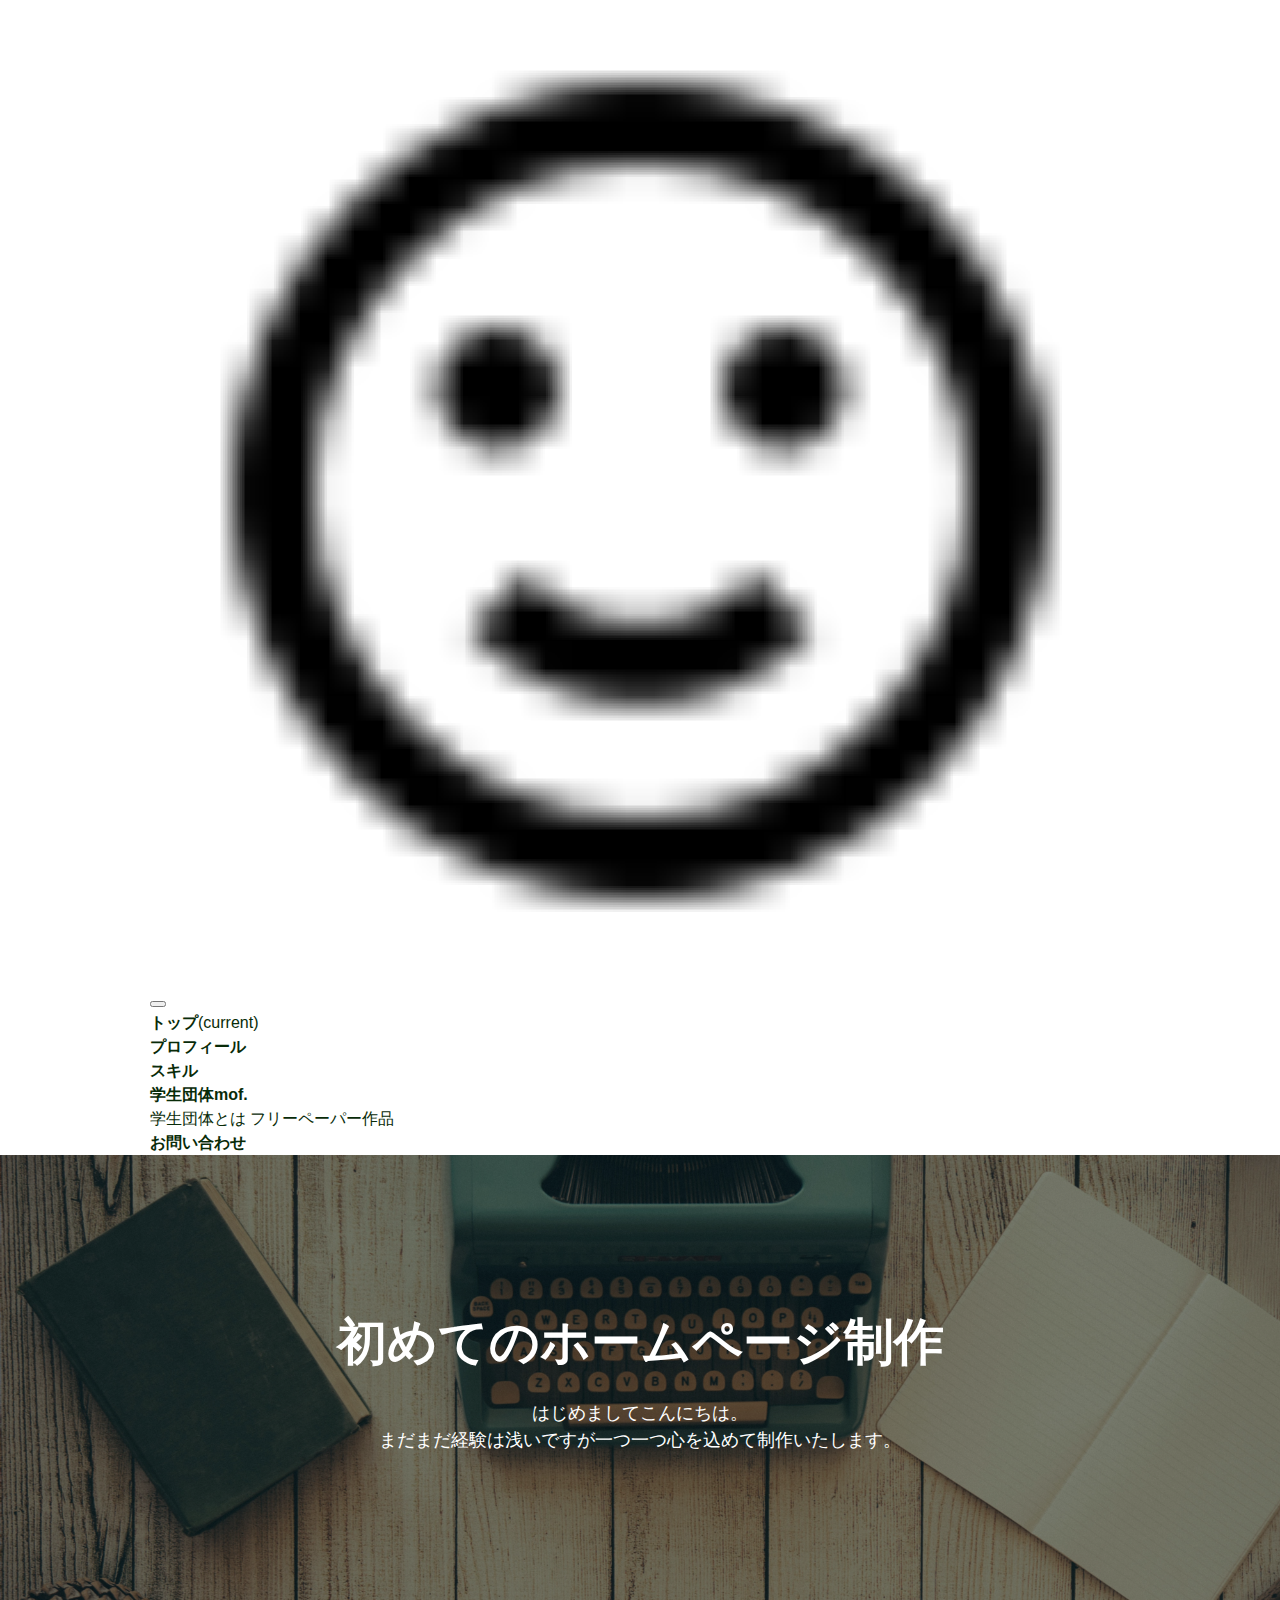
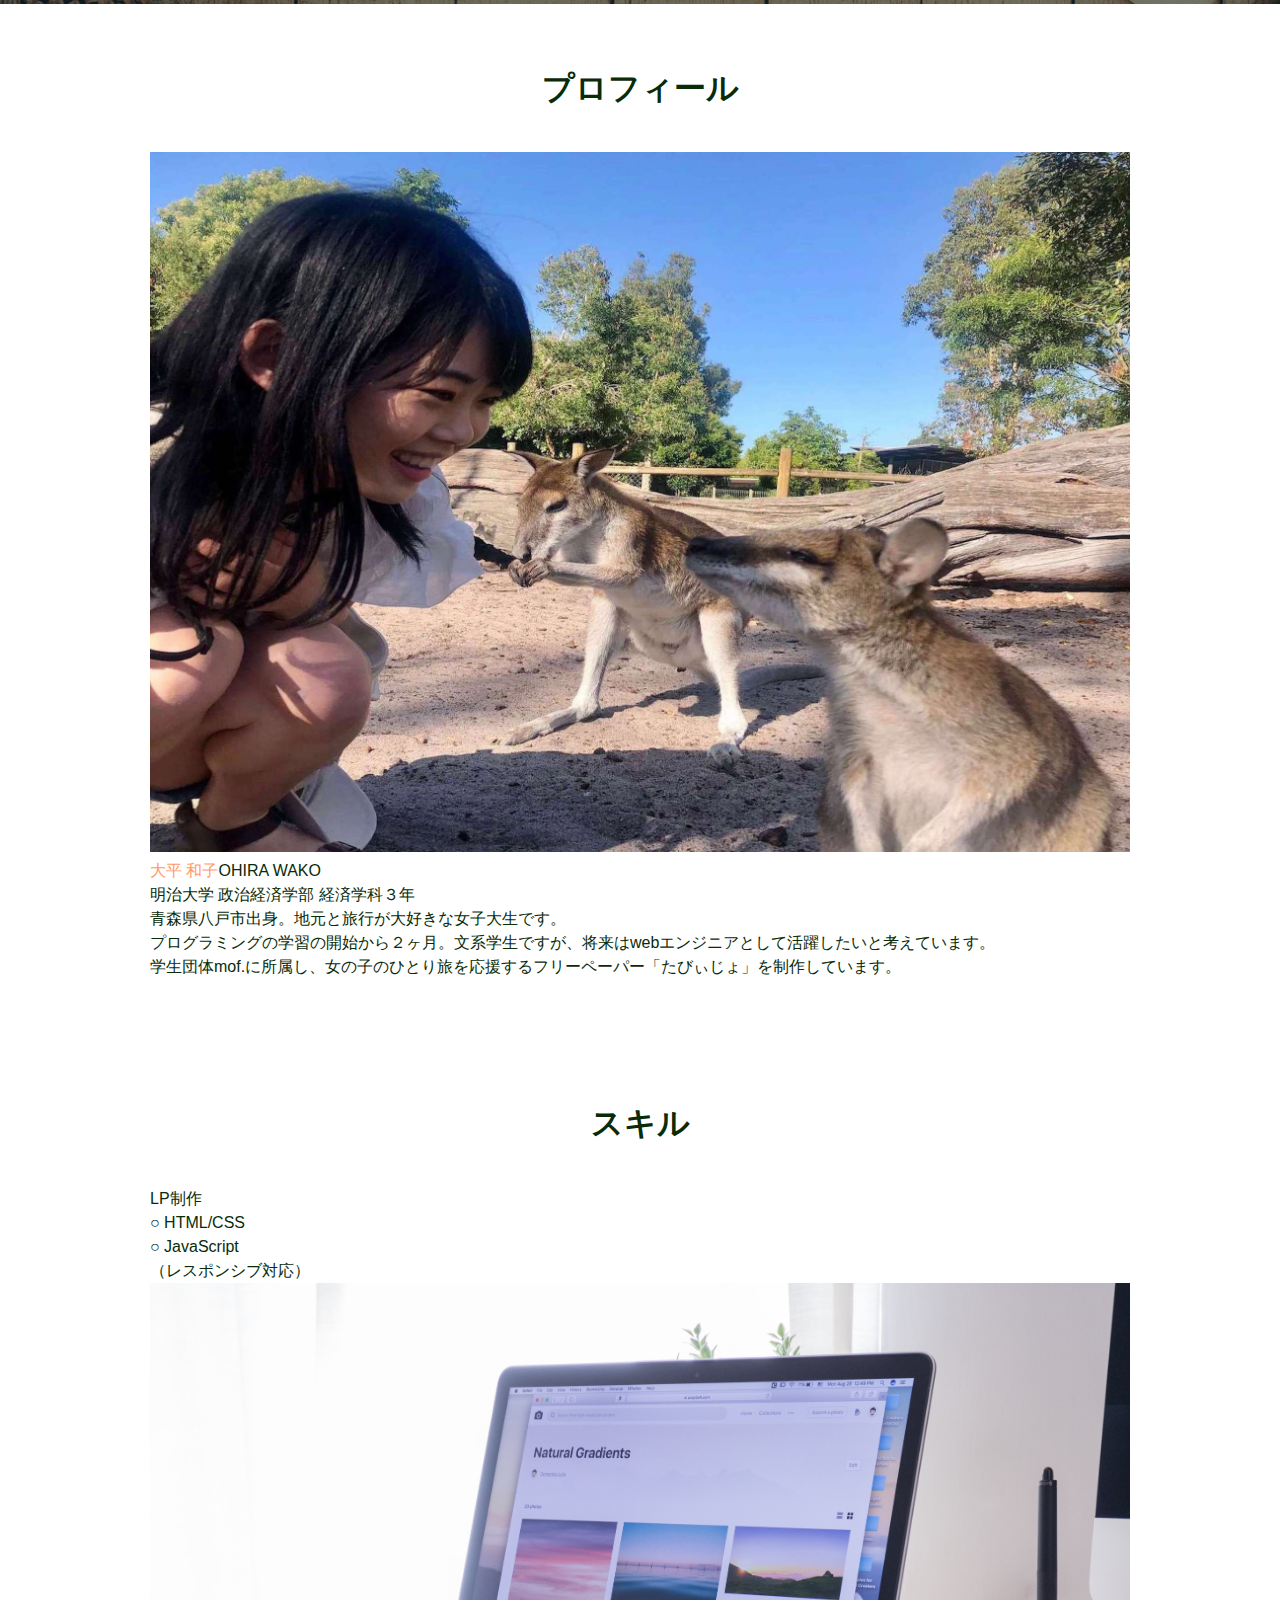
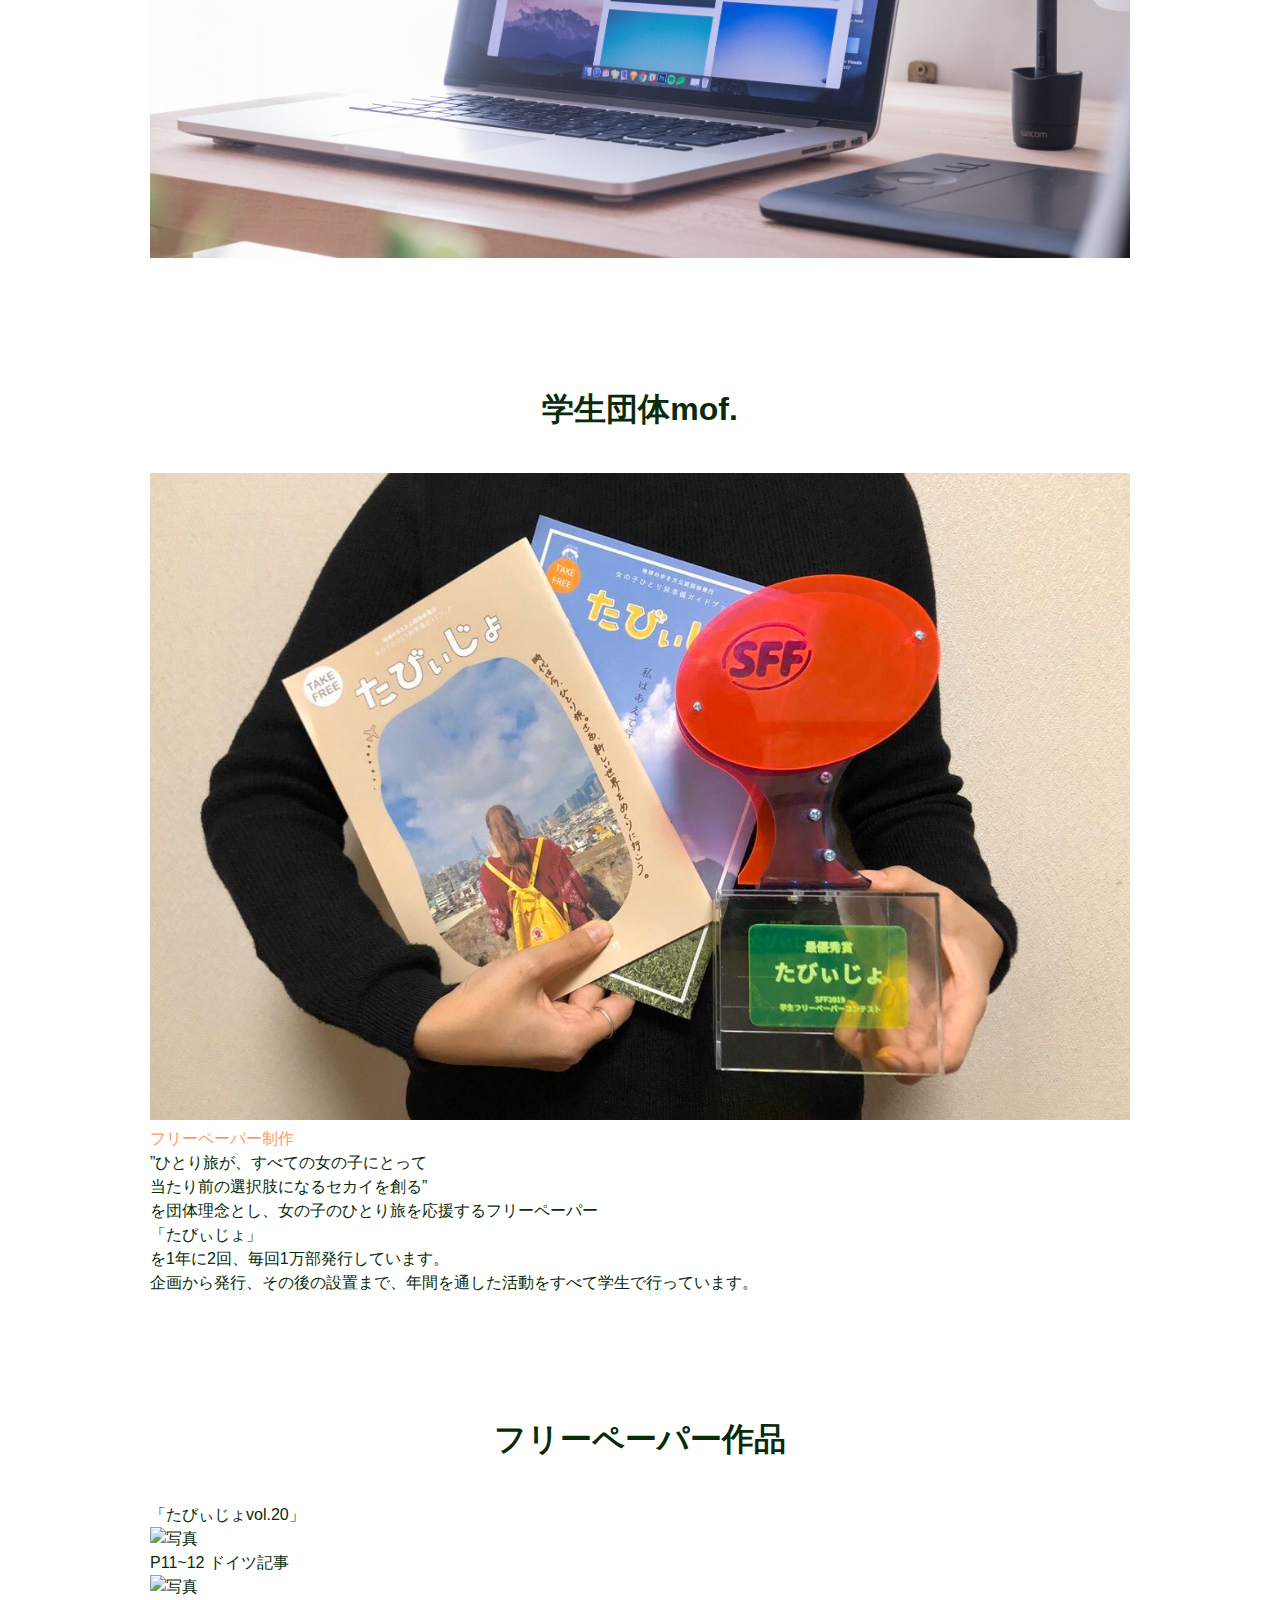
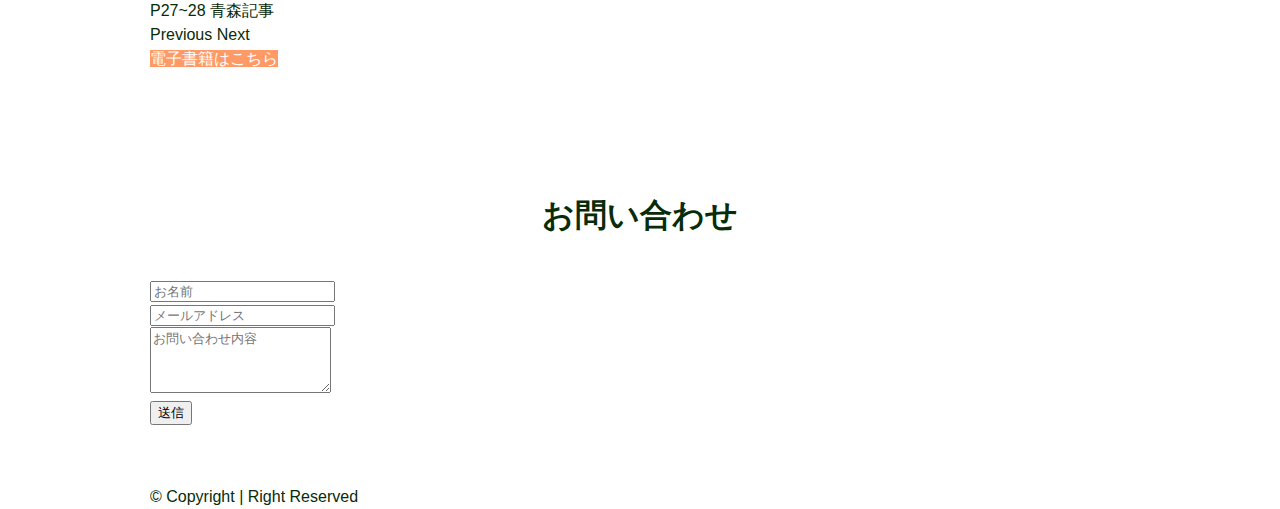
==== index.html @ 1c39c701 "initial commit." ====
<!doctype html>
<html lang="ja">
  <head>
    <!-- Required meta tags -->
    <meta charset="utf-8">
    <!--<meta name="viewport" content="width=device-width, initial-scale=1, shrink-to-fit=no">-->
    <meta name="viewport" content="width=device-width">

    <!-- Bootstrap CSS -->
    <link rel="stylesheet" href="https://stackpath.bootstrapcdn.com/bootstrap/4.5.0/css/bootstrap.min.css" integrity="sha384-9aIt2nRpC12Uk9gS9baDl411NQApFmC26EwAOH8WgZl5MYYxFfc+NcPb1dKGj7Sk" crossorigin="anonymous">
    <link rel="stylesheet" href="./css/reset.css">
    <link rel="stylesheet" href="./css/style.css">
    <link rel="shortcut icon" href="favicon.png" >
      
    <title>はじめましてこんにちは</title>
  </head>
  <body>
    
    <!--header-->
    <header>
      <div class="container">
        <nav class="navbar navbar-expand-lg navbar-light">
          <img class="header-image w-auto" src="favicon.png" alt="写真">
          <button class="navbar-toggler" type="button" data-toggle="collapse" data-target="#navbarNavDropdown" aria-controls="navbarNavDropdown" aria-expanded="false" aria-label="Toggle navigation">
            <span class="navbar-toggler-icon"></span>
          </button>
          <div class="collapse navbar-collapse " id="navbarNavDropdown">
            <ul class="navbar-nav ml-auto">
              <li class="nav-item active "><a class="nav-link" href="#top">トップ<span class="sr-only">(current)</span></a></li>
              <li class="nav-item active"><a class="nav-link" href="#profile">プロフィール</a></li>
              <li class="nav-item active"><a class="nav-link" href="#skill">スキル</a></li>
              <li class="nav-item dropdown active">
                <a class="nav-link dropdown-toggle" href="#" id="navbarDropdownMenuLink" role="button" data-toggle="dropdown" aria-haspopup="true" aria-expanded="false">
                  学生団体mof.
                </a>
                <div class="dropdown-menu" aria-labelledby="navbarDropdownMenuLink">
                  <a class="dropdown-item" href="#freepaper">学生団体とは</a>
                  <a class="dropdown-item" href="#works">フリーペーパー作品</a>
                </div>
              </li>
              <li class="nav-item active"><a class="nav-link" href="#contact">お問い合わせ</a></li>
            </ul>
          </div>
        </nav>
      </div>
    </header>

    <!--top-->
    <div class="top" id="top">
      <div class="container">
        <p class="top-title">初めてのホームページ制作</p>
        <p class="top-subtitle">はじめましてこんにちは。<br>まだまだ経験は浅いですが一つ一つ心を込めて制作いたします。</p>
      </div>
    </div>


    <!--profile-->
    <div class="profile section" id="profile">
      <div class="container">
        <h2 class="section-title">プロフィール</h2>
        <div class="row justify-content-center">
          <div class="col-md-6">
            <img src="./images/IMG_3627.jpg" alt="写真" class="w-100">
          </div>
          <div class="col-md-6">
            <h4 class="my-3"><span class="text-custom font-weight-bold mr-3 lead">大平 和子</span>OHIRA WAKO</h4>
            <p>明治大学 政治経済学部 経済学科３年<br>青森県八戸市出身。地元と旅行が大好きな女子大生です。<br>プログラミングの学習の開始から２ヶ月。文系学生ですが、将来はwebエンジニアとして活躍したいと考えています。<br>学生団体mof.に所属し、女の子のひとり旅を応援するフリーペーパー「たびぃじょ」を制作しています。</p>
          </div>
        </div>
      </div>
    </div>


    <!--skill-->
    <div class="skill section  bg-light" id="skill">
      <div class="container">
        <h2 class="section-title">スキル</h2>
        <div class="row justify-content-center">
          <div class="my-skills col-md-6">
            <h4 class="text-center lead">LP制作</h4>
            <div class="my-5">
              <p class="text-muted text-center mb-2">○ HTML/CSS</p>
              <p class="text-muted text-center mb-2">○ JavaScript</p>
              <p class="text-muted text-center">（レスポンシブ対応）</p>
            </div>
          </div>
          <div class="col-md-6">
            <img src="./images/img.999.jpg" alt="写真" class="w-100">
          </div>
        </div>
      </div>  
    </div>


    <!--freepaper-->
    <div class="freepaper section" id="freepaper">
      <div class="container">
        <h2 class="section-title">学生団体mof.</h2>
        <div class="row justify-content-center">
          <div class="col-md-6">
            <img src="./images/IMG_0937 (1).jpg" alt="写真" class="w-100">
          </div>
          <div class="col-md-6">
            <h4 class="my-3 text-custom font-weight-bold lead">フリーペーパー制作</h4>
            <h5 class="text-center mt-3">”ひとり旅が、すべての女の子にとって<br>当たり前の選択肢になるセカイを創る”</h5>
            <p class="text-muted mx-auto section-subtitle mt-3 text-center">を団体理念とし、女の子のひとり旅を応援するフリーペーパー</p>
              <h4 class="text-center mt-3 font-weight-bold lead">「たびぃじょ」</h4>
              <p class="text-muted mx-auto section-subtitle mt-3 text-center">を1年に2回、毎回1万部発行しています。<br>企画から発行、その後の設置まで、年間を通した活動をすべて学生で行っています。
            </p>
          </div>
        </div>
      </div>
    </div>


    <!--works-->
    <div class="works section bg-light" id="works">
      <div class="container">
        <h2 class="section-title">フリーペーパー作品</h2>
        <p class="text-center lead freepaper-title">「たびぃじょvol.20」</p>
        <div id="carouselExampleCaptions" class="carousel slide p-4" data-ride="carousel">
          <ol class="carousel-indicators">
            <li data-target="#carouselExampleCaptions" data-slide-to="0" class="active"></li>
            <li data-target="#carouselExampleCaptions" data-slide-to="1"></li>
          </ol>
          <div class="carousel-inner">
            <div class="carousel-item active">
              <img src="./images/paper1.png" class="d-block w-100" alt="写真">
              <h5 class="carousel-caption d-none d-md-block text-dark">P11~12 ドイツ記事</h5>
            </div>
            <div class="carousel-item">
              <img src="./images/paper2.png" class="d-block w-100" alt="写真">
              <h5 class="carousel-caption d-none d-md-block bg-white text-dark">P27~28 青森記事</h5>
            </div>
          </div>
          <a class="carousel-control-prev" href="#carouselExampleCaptions" role="button" data-slide="prev">
            <span class="carousel-control-prev-icon" aria-hidden="true"></span>
            <span class="sr-only">Previous</span>
          </a>
          <a class="carousel-control-next" href="#carouselExampleCaptions" role="button" data-slide="next">
            <span class="carousel-control-next-icon" aria-hidden="true"></span>
            <span class="sr-only">Next</span>
          </a>
        </div>
        <div class="text-right">
          <a class="btn btn-work btn-lg" href="https://info69355.wixsite.com/tabiijyo/digital-tabiijyo" >電子書籍はこちら</a>
        </div>
      </div>
    </div>

    <!--contact-->
    <div class="contact section" id="contact">
      <div class="container">
        <h2 class="section-title">お問い合わせ</h2>
        <form action="">
          <div class="row">
            <div class="col-lg-6">
                <div class="form-group mt-2">
                    <input name="name" id="name" type="text" class="form-control" placeholder="お名前" >
                </div>
            </div>
            <div class="col-lg-6">
                <div class="form-group mt-2">
                    <input name="email" id="email" type="email" class="form-control" placeholder="メールアドレス" >
                </div>
            </div>                                
          </div>
          <div class="row">
            <div class="col-lg-12">
                <div class="form-group mt-2">
                    <textarea name="comments" id="comments" rows="4" class="form-control" placeholder="お問い合わせ内容"></textarea>
                </div>
            </div>
          </div>
          <div class="text-center">
            <button type="button" class="btn btn-outline-success btn-lg">送信</button>
          </div>
        </form>
      </div>  
    </div>

    <!--footer-->
    <footer class="py-5 bg-dark">
      <div class="container">
        <p class="text-white text-right fz-3"> © Copyright | Right Reserved</p>
      </div>
    </footer>


    <!-- Optional JavaScript -->
    <!-- jQuery first, then Popper.js, then Bootstrap JS -->
    <script src="https://code.jquery.com/jquery-3.5.1.slim.min.js" integrity="sha384-DfXdz2htPH0lsSSs5nCTpuj/zy4C+OGpamoFVy38MVBnE+IbbVYUew+OrCXaRkfj" crossorigin="anonymous"></script>
    <script src="https://cdn.jsdelivr.net/npm/popper.js@1.16.0/dist/umd/popper.min.js" integrity="sha384-Q6E9RHvbIyZFJoft+2mJbHaEWldlvI9IOYy5n3zV9zzTtmI3UksdQRVvoxMfooAo" crossorigin="anonymous"></script>
    <script src="https://stackpath.bootstrapcdn.com/bootstrap/4.5.0/js/bootstrap.min.js" integrity="sha384-OgVRvuATP1z7JjHLkuOU7Xw704+h835Lr+6QL9UvYjZE3Ipu6Tp75j7Bh/kR0JKI" crossorigin="anonymous"></script>
  </body>
</html>
---- css/style.css ----
body {
  font-family: Verdana, Geneva, Tahoma, sans-serif;
  color: #082b08;
  line-height: 1.5;
}

.container {
  width: 90%;
  max-width: 980px;
  margin: auto;
}

img {
  width: 100%;
  height: auto;
}

a {
  color: #082b08;
  text-decoration: none;
}

a:hover {
  opacity: 0.7;
}

.text-custom {
  color: rgb(255, 153, 102) !important;;
}



/*=====================
共通section
=======================*/

.section {
  padding: 60px;
}

.section-title {
  font-size: 32px;
  font-weight: bold;
  text-align: center;
  margin-bottom: 40px;
}

.nav-link {
  font-weight: bold;
  margin-right: 15px;
}



/*======================
top
=======================*/

.top {
  padding: 150px;
  background: url(../images/retrosupply-jLwVAUtLOAQ-unsplash.jpg);
  text-align: center;
  background-size: cover;
  position: relative;
}

.top::after {
  content: '';
  background-color: rgba(0,0,0,.5);
  position: absolute;
  left: 0;
  right: 0;
  top: 0;
  bottom: 0;

}

.top-title {
  font-weight: bold;
  font-size: 50px;
  margin-bottom: 20px;
  color: white;
  position: relative;
  z-index: 1;
}

.top-subtitle {
  font-size: 18px;
  color: white;
  position: relative;
  z-index: 1;
}

/*======================
works
=======================*/

.carousel-caption {
  position: unset;
}

.btn-work {
  background-color: rgb(255, 153, 102) !important;;
  color: white;
}

.btn-work:hover {
  color: white;
}

/*===========================
スマホ用表示
============================*/

@media only screen and (max-width: 767px) {

p {
  font-size: 14px;
}



/*=====================
共通section表示
=======================*/
.section {
  padding:30px 15px;
  margin-top: 20px;
}

.section-title {
  font-size: 23px;
  margin-bottom: 20px;
}


/*===========================
top表示
============================*/

.top {
  padding:100px 0;
}


.top-title {
  font-size: 25px;
  margin-bottom: 50px;
}

.top-subtitle {
  font-size: 15px;
}

/*===========================
btn表示
============================*/
.btn {
  font-size: 13px;
}

/*===========================
freepaper表示
============================*/

.freepaper-title {
  font-size: 17px;
}

}
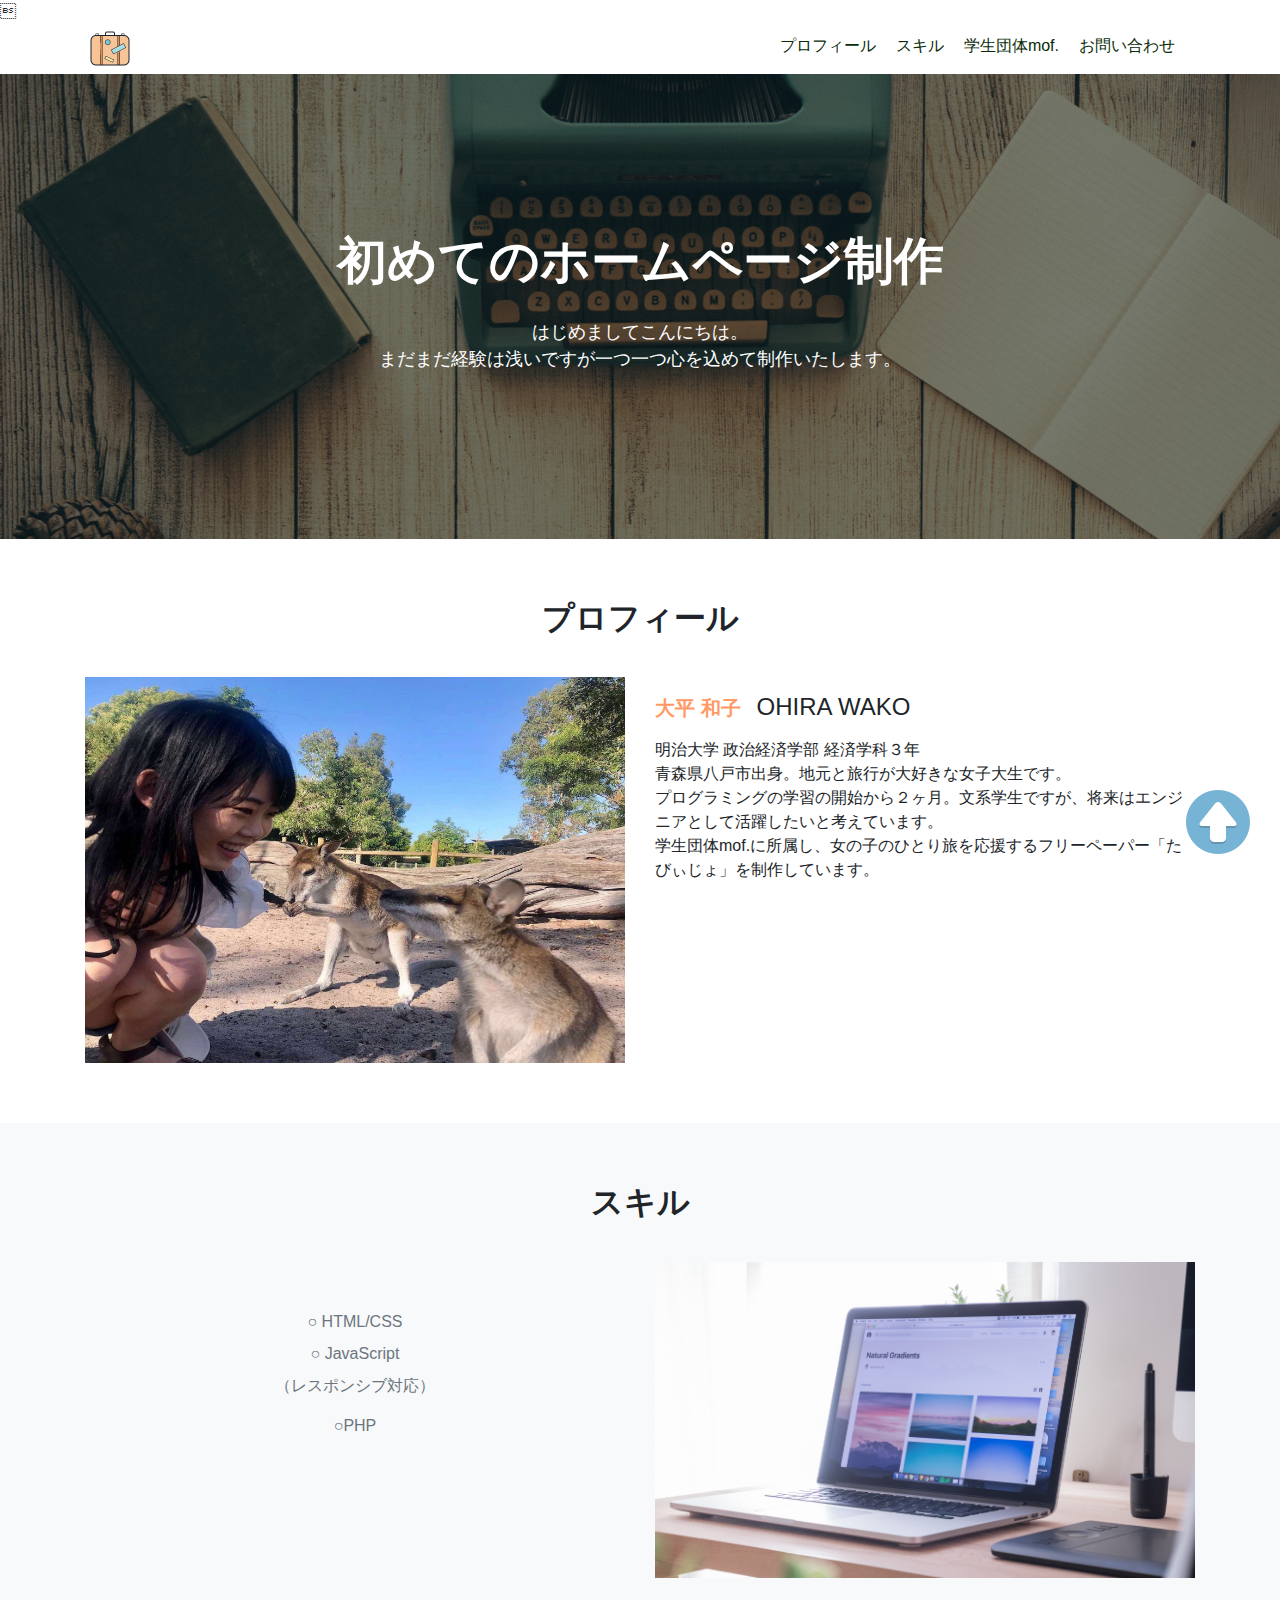
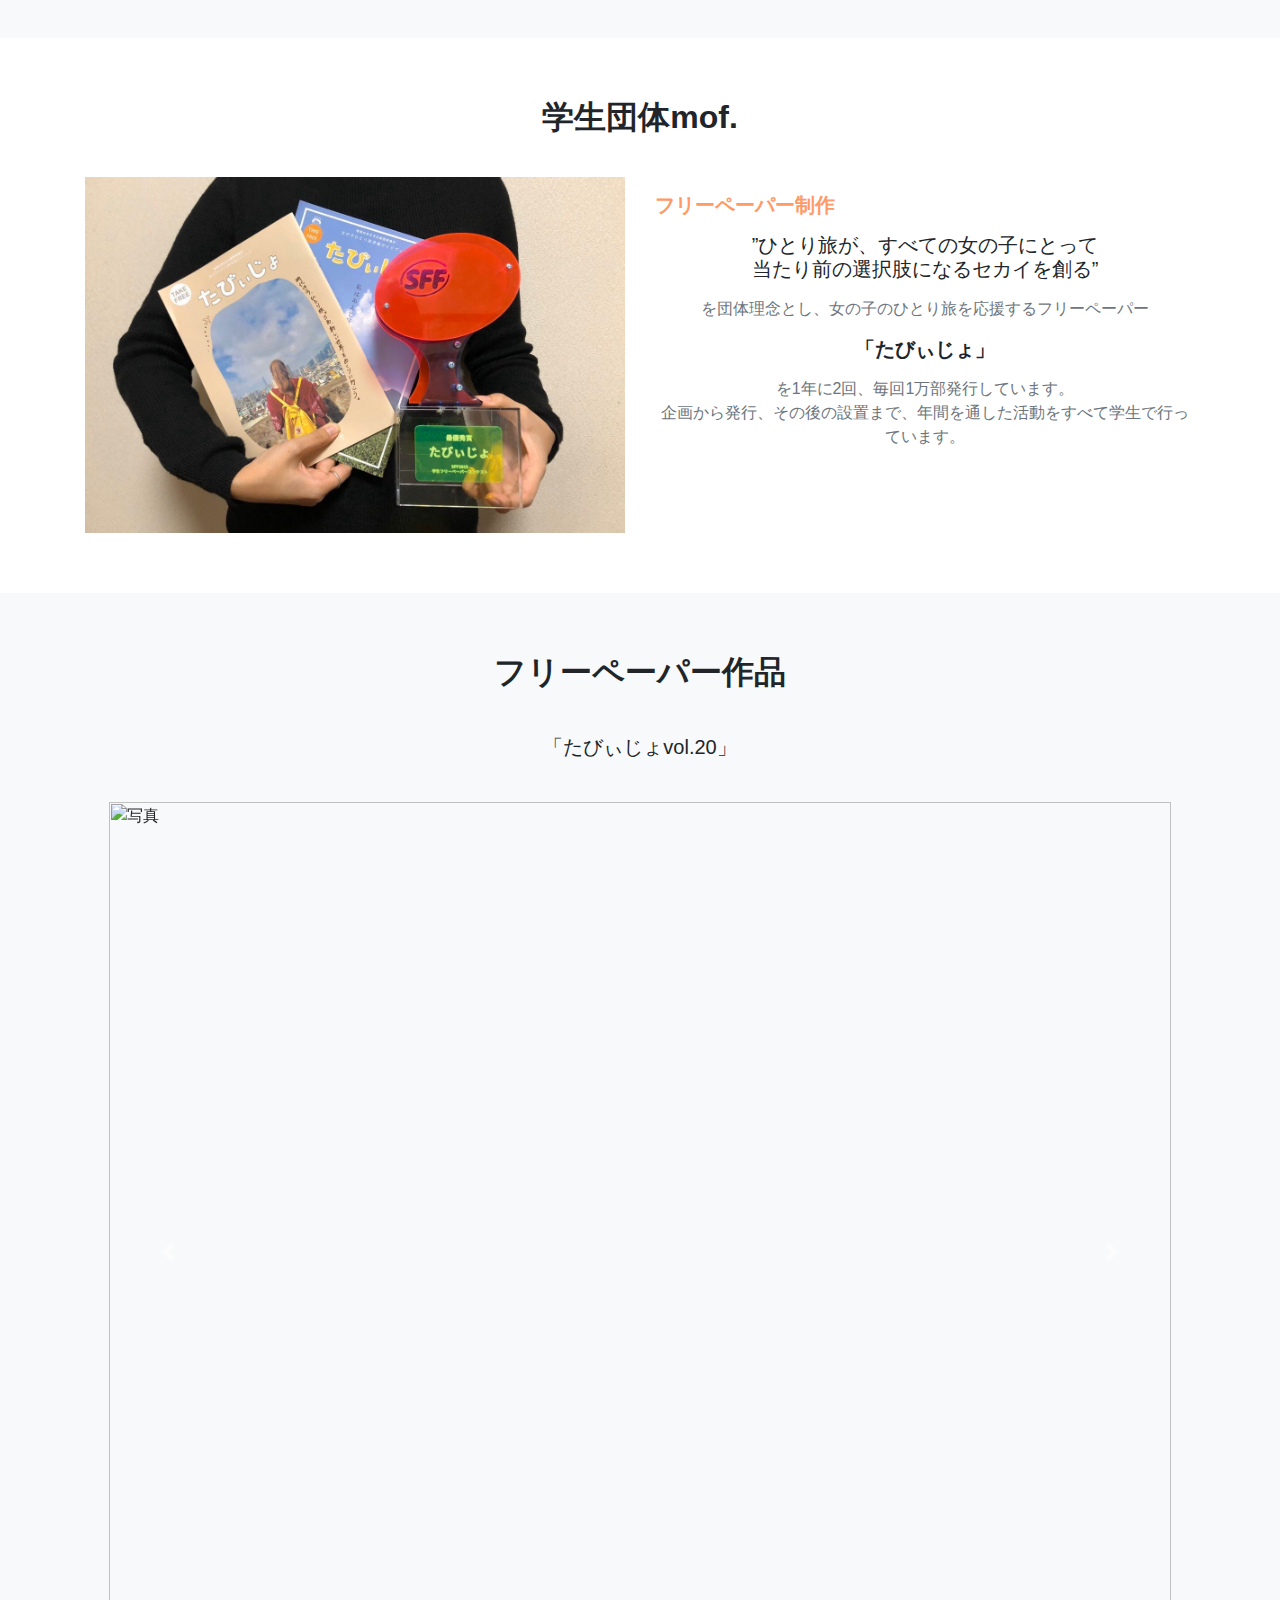
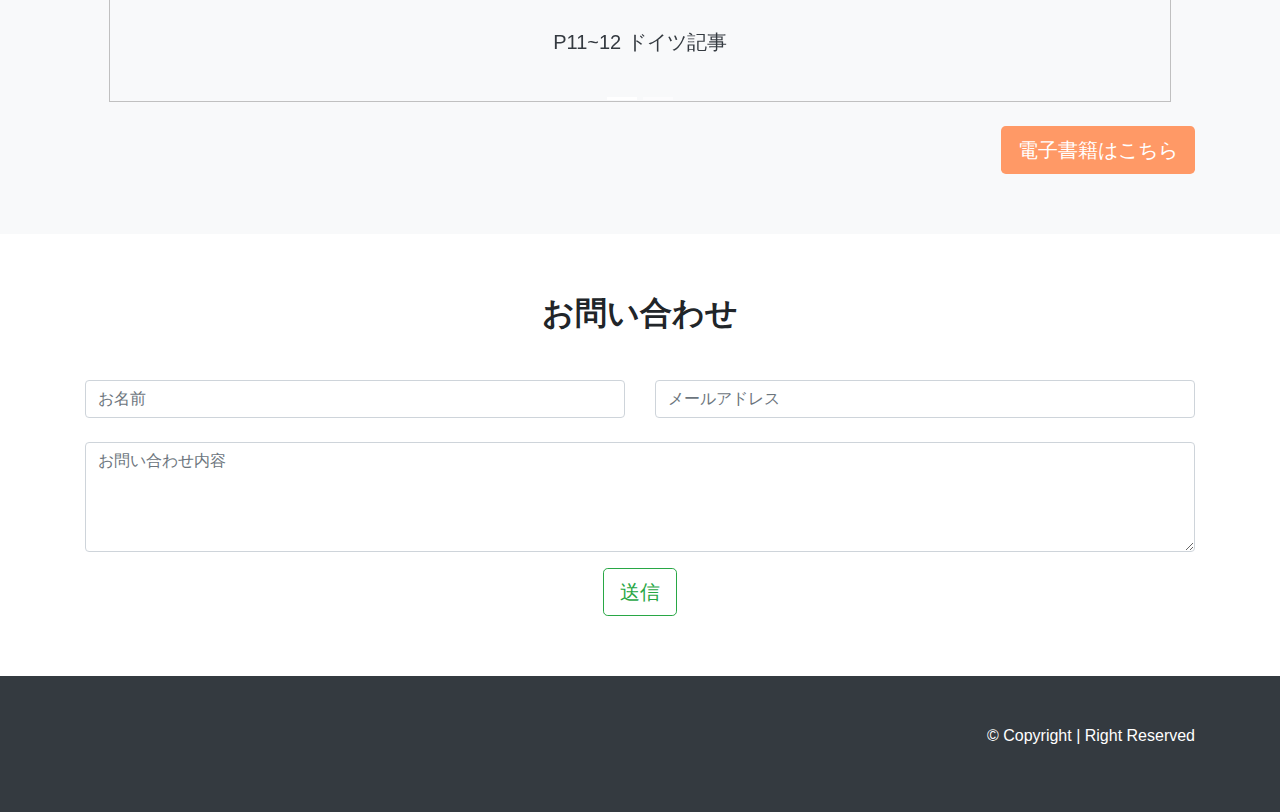
==== commit 07725837: "変更" ====
--- a/index.html
+++ b/index.html
@@ -1,52 +1,53 @@
-<!doctype html>
+<!DOCTYPE html>
 <html lang="ja">
   <head>
-    <!-- Required meta tags -->
-    <meta charset="utf-8">
-    <!--<meta name="viewport" content="width=device-width, initial-scale=1, shrink-to-fit=no">-->
-    <meta name="viewport" content="width=device-width">
-
-    <!-- Bootstrap CSS -->
-    <link rel="stylesheet" href="https://stackpath.bootstrapcdn.com/bootstrap/4.5.0/css/bootstrap.min.css" integrity="sha384-9aIt2nRpC12Uk9gS9baDl411NQApFmC26EwAOH8WgZl5MYYxFfc+NcPb1dKGj7Sk" crossorigin="anonymous">
-    <link rel="stylesheet" href="./css/reset.css">
-    <link rel="stylesheet" href="./css/style.css">
-    <link rel="shortcut icon" href="favicon.png" >
-      
-    <title>はじめましてこんにちは</title>
+    <meta charset="UTF-8">
+    <meta name="viewport" content="width=device-width, initial-scale=1.0">
+    <title>はじめまして</title>
+    <link rel="icon" href="/icon.png">
+    <link rel="stylesheet" href="css/reset.css">
+    <link rel="stylesheet" href="css/style.css">
+    <link rel="stylesheet" href="https://stackpath.bootstrapcdn.com/bootstrap/4.5.2/css/bootstrap.min.css" integrity="sha384-JcKb8q3iqJ61gNV9KGb8thSsNjpSL0n8PARn9HuZOnIxN0hoP+VmmDGMN5t9UJ0Z" crossorigin="anonymous">
+    
   </head>
-  <body>
-    
+  <body class="drawer drawer--right">
+  
     <!--header-->
     <header>
-      <div class="container">
-        <nav class="navbar navbar-expand-lg navbar-light">
-          <img class="header-image w-auto" src="favicon.png" alt="写真">
-          <button class="navbar-toggler" type="button" data-toggle="collapse" data-target="#navbarNavDropdown" aria-controls="navbarNavDropdown" aria-expanded="false" aria-label="Toggle navigation">
-            <span class="navbar-toggler-icon"></span>
-          </button>
-          <div class="collapse navbar-collapse " id="navbarNavDropdown">
-            <ul class="navbar-nav ml-auto">
-              <li class="nav-item active "><a class="nav-link" href="#top">トップ<span class="sr-only">(current)</span></a></li>
-              <li class="nav-item active"><a class="nav-link" href="#profile">プロフィール</a></li>
-              <li class="nav-item active"><a class="nav-link" href="#skill">スキル</a></li>
-              <li class="nav-item dropdown active">
-                <a class="nav-link dropdown-toggle" href="#" id="navbarDropdownMenuLink" role="button" data-toggle="dropdown" aria-haspopup="true" aria-expanded="false">
-                  学生団体mof.
-                </a>
-                <div class="dropdown-menu" aria-labelledby="navbarDropdownMenuLink">
-                  <a class="dropdown-item" href="#freepaper">学生団体とは</a>
-                  <a class="dropdown-item" href="#works">フリーペーパー作品</a>
-                </div>
-              </li>
-              <li class="nav-item active"><a class="nav-link" href="#contact">お問い合わせ</a></li>
-            </ul>
-          </div>
-        </nav>
-      </div>
+          <div class="container clearfix">
+            <div class="header-left">
+              <img src="icon.png" alt="アイコン">
+            </div>
+            <div class="header-right">
+              <ul>
+                <li class="header-list" ><a href="#profile">プロフィール</a></li>
+                <li class="header-list" ><a href="#skill">スキル</a></li>
+                <li class="header-list" ><a href="#freepaper">学生団体mof.</a></li>
+                <li class="header-list"><a href="#contact">お問い合わせ</a></li>
+              </ul>
+              <!-- ボタン -->
+              <header class="header-button" role="banner">
+                <button type="button" class="drawer-toggle drawer-hamburger py-3">
+                  <span class="sr-only">toggle navigation</span>
+                  <span class="drawer-hamburger-icon"></span>
+                </button>
+                <!-- ナビゲーションの中身 -->
+                <nav class="drawer-nav" role="navigation">
+                  <ul class="drawer-menu">
+                    <li><a class="drawer-brand" href="#">メニュー</a></li>
+                    <li><a class="drawer-menu-item" href="#profile">プロフィール</a></li>
+                    <li><a class="drawer-menu-item" href="#skill">スキル</a></li>
+                    <li><a class="drawer-menu-item" href="#freepaper">学生団体mof.</a></li>
+                    <li><a class="drawer-menu-item" href="#contact">お問い合わせ</a></li>
+                  </ul>
+                </nav>
+              </header>
+            </div>
+          </div>
     </header>
 
     <!--top-->
-    <div class="top" id="top">
+    <div class="top">
       <div class="container">
         <p class="top-title">初めてのホームページ制作</p>
         <p class="top-subtitle">はじめましてこんにちは。<br>まだまだ経験は浅いですが一つ一つ心を込めて制作いたします。</p>
@@ -64,7 +65,7 @@
           </div>
           <div class="col-md-6">
             <h4 class="my-3"><span class="text-custom font-weight-bold mr-3 lead">大平 和子</span>OHIRA WAKO</h4>
-            <p>明治大学 政治経済学部 経済学科３年<br>青森県八戸市出身。地元と旅行が大好きな女子大生です。<br>プログラミングの学習の開始から２ヶ月。文系学生ですが、将来はwebエンジニアとして活躍したいと考えています。<br>学生団体mof.に所属し、女の子のひとり旅を応援するフリーペーパー「たびぃじょ」を制作しています。</p>
+            <p>明治大学 政治経済学部 経済学科３年<br>青森県八戸市出身。地元と旅行が大好きな女子大生です。<br>プログラミングの学習の開始から２ヶ月。文系学生ですが、将来はエンジニアとして活躍したいと考えています。<br>学生団体mof.に所属し、女の子のひとり旅を応援するフリーペーパー「たびぃじょ」を制作しています。</p>
           </div>
         </div>
       </div>
@@ -77,11 +78,11 @@
         <h2 class="section-title">スキル</h2>
         <div class="row justify-content-center">
           <div class="my-skills col-md-6">
-            <h4 class="text-center lead">LP制作</h4>
             <div class="my-5">
               <p class="text-muted text-center mb-2">○ HTML/CSS</p>
               <p class="text-muted text-center mb-2">○ JavaScript</p>
               <p class="text-muted text-center">（レスポンシブ対応）</p>
+              <p class="text-muted text-center">○PHP</p>
             </div>
           </div>
           <div class="col-md-6">
@@ -186,6 +187,9 @@
       </div>
     </footer>
 
+    <!--トップページボタン-->
+    <p id="page-top"><a href="#move-page-top"><img class="clear_img" src="Circle-icons-arrow-up.svg.png" height="50" width="50" alt="ページトップボタン"></a></p>
+
 
     <!-- Optional JavaScript -->
     <!-- jQuery first, then Popper.js, then Bootstrap JS -->
@@ -193,4 +197,16 @@
     <script src="https://cdn.jsdelivr.net/npm/popper.js@1.16.0/dist/umd/popper.min.js" integrity="sha384-Q6E9RHvbIyZFJoft+2mJbHaEWldlvI9IOYy5n3zV9zzTtmI3UksdQRVvoxMfooAo" crossorigin="anonymous"></script>
     <script src="https://stackpath.bootstrapcdn.com/bootstrap/4.5.0/js/bootstrap.min.js" integrity="sha384-OgVRvuATP1z7JjHLkuOU7Xw704+h835Lr+6QL9UvYjZE3Ipu6Tp75j7Bh/kR0JKI" crossorigin="anonymous"></script>
   </body>
-</html>+</html>
+
+
+<script src="https://code.jquery.com/jquery-3.5.1.js"></script>
+<script src="js/practice.js"></script>
+  <!-- drawer.css -->
+  <link rel="stylesheet" href="https://cdnjs.cloudflare.com/ajax/libs/drawer/3.2.1/css/drawer.min.css">
+  <!-- jquery & iScroll -->
+  <script src="https://ajax.googleapis.com/ajax/libs/jquery/1.11.3/jquery.min.js"></script>
+  <script src="https://cdnjs.cloudflare.com/ajax/libs/iScroll/5.1.3/iscroll.min.js"></script>
+  <!-- drawer.js -->
+  <script src="https://cdnjs.cloudflare.com/ajax/libs/drawer/3.2.1/js/drawer.min.js"></script>
+
--- a/css/style.css
+++ b/css/style.css
@@ -1,7 +1,13 @@
+* {
+  margin: 0;
+  padding: 0;
+}
+
 body {
   font-family: Verdana, Geneva, Tahoma, sans-serif;
   color: #082b08;
   line-height: 1.5;
+  cursor: pointer;
 }
 
 .container {
@@ -15,9 +21,13 @@
   height: auto;
 }
 
+li {
+  list-style: none;
+}
+
 a {
-  color: #082b08;
-  text-decoration: none;
+  color: #082b08 !important;
+  text-decoration: none !important;
 }
 
 a:hover {
@@ -28,6 +38,40 @@
   color: rgb(255, 153, 102) !important;;
 }
 
+/* header */
+header {
+  position: relative;
+  top: 0;
+  left: 0;
+  z-index: 1;
+}
+
+header .header-left {
+  float: left;
+}
+
+header .header-left img {
+  width: 50%;
+  height: auto;
+}
+
+header .header-right {
+  float: right;
+  padding-top: 10px;
+}
+
+header .header-right .header-list {
+  float: left;
+  margin-right: 20px;
+}
+
+header .header-right .header-list:hover {
+  opacity: 0.5;
+}
+
+.header-button {
+  display: none;
+}
 
 
 /*=====================
@@ -100,16 +144,29 @@
 }
 
 .btn-work {
-  background-color: rgb(255, 153, 102) !important;;
-  color: white;
+  background-color: rgb(255, 153, 102) !important;
+  color: white !important;
 }
 
 .btn-work:hover {
   color: white;
 }
 
-/*===========================
-スマホ用表示
+/* トップページボタン */
+
+#page-top {
+  text-align: right;
+  position: fixed;
+  z-index: 50;
+  right: 30px ;
+	bottom: 30px ;
+}
+
+
+
+
+/*===========================
+レスポンシブ
 ============================*/
 
 @media only screen and (max-width: 767px) {
@@ -133,6 +190,21 @@
   margin-bottom: 20px;
 }
 
+/*===========================
+header表示
+============================*/
+.header-left {
+  display: none;
+}
+
+.header-list {
+  display: none;
+}
+
+.header-button {
+  display: block;
+}
+
 
 /*===========================
 top表示
@@ -170,3 +242,4 @@
 }
 
 
+
